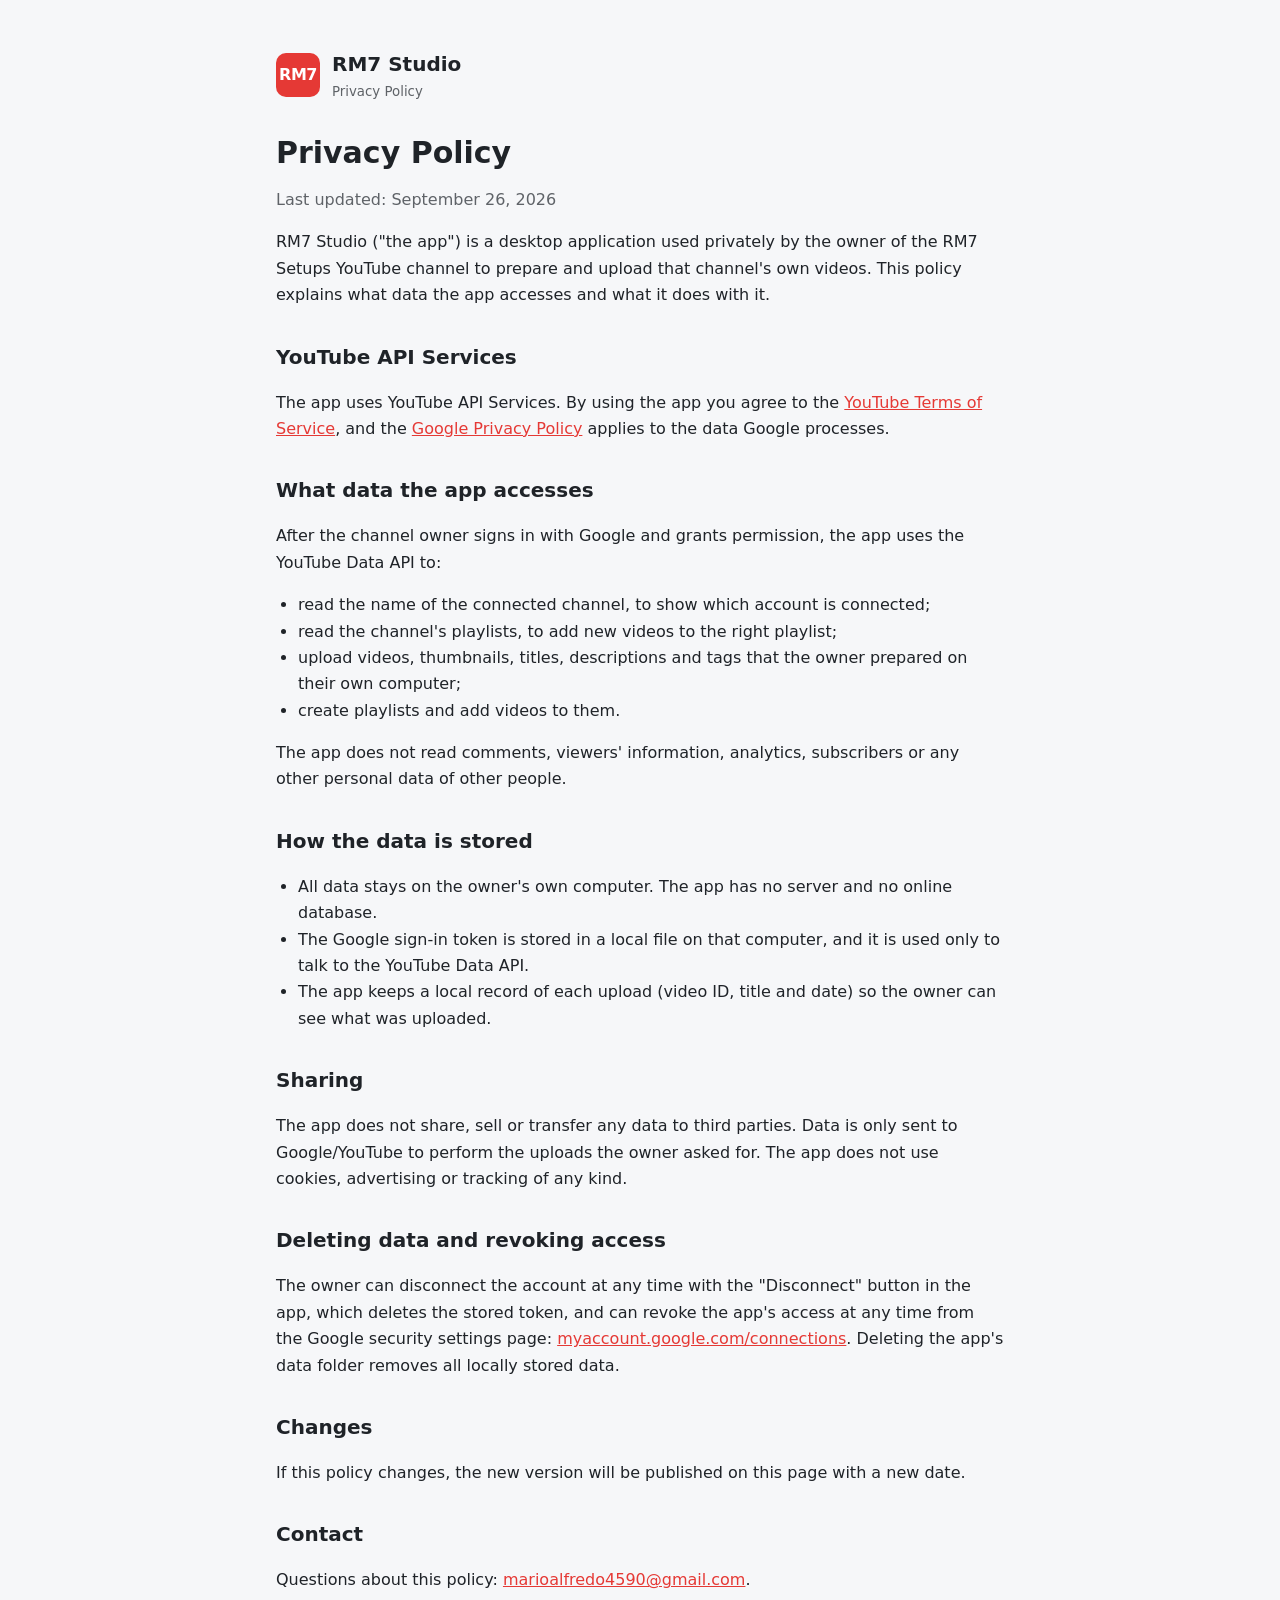
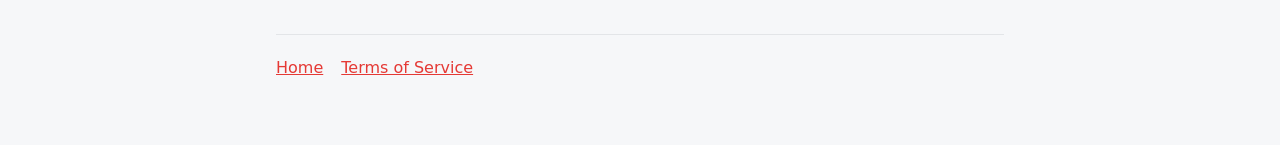
==== privacy.html @ c12ee954 "Web de RM7 Studio: portada, privacidad y condiciones Co-Authored-By: Claude Opus 5.5 <noreply@anthro" ====
<!doctype html>
<html lang="en">
<head>
<meta charset="utf-8">
<meta name="viewport" content="width=device-width, initial-scale=1">
<title>RM7 Studio Privacy Policy</title>
<link rel="stylesheet" href="style.css">
</head>
<body>
<main>
  <header><div class="mark">RM7</div><div><b>RM7 Studio</b><small>Privacy Policy</small></div></header>

  <h1>Privacy Policy</h1>
  <p class="muted">Last updated: September 26, 2026</p>

  <p>RM7 Studio ("the app") is a desktop application used privately by the owner of the RM7 Setups YouTube channel to prepare and upload
    that channel's own videos. This policy explains what data the app accesses and what it does with it.</p>

  <h2>YouTube API Services</h2>
  <p>The app uses YouTube API Services. By using the app you agree to the
    <a href="https://www.youtube.com/t/terms">YouTube Terms of Service</a>, and the
    <a href="https://policies.google.com/privacy">Google Privacy Policy</a> applies to the data Google processes.</p>

  <h2>What data the app accesses</h2>
  <p>After the channel owner signs in with Google and grants permission, the app uses the YouTube Data API to:</p>
  <ul>
    <li>read the name of the connected channel, to show which account is connected;</li>
    <li>read the channel's playlists, to add new videos to the right playlist;</li>
    <li>upload videos, thumbnails, titles, descriptions and tags that the owner prepared on their own computer;</li>
    <li>create playlists and add videos to them.</li>
  </ul>
  <p>The app does not read comments, viewers' information, analytics, subscribers or any other personal data of other people.</p>

  <h2>How the data is stored</h2>
  <ul>
    <li>All data stays on the owner's own computer. The app has no server and no online database.</li>
    <li>The Google sign-in token is stored in a local file on that computer, and it is used only to talk to the YouTube Data API.</li>
    <li>The app keeps a local record of each upload (video ID, title and date) so the owner can see what was uploaded.</li>
  </ul>

  <h2>Sharing</h2>
  <p>The app does not share, sell or transfer any data to third parties. Data is only sent to Google/YouTube to perform the uploads the owner asked for.
    The app does not use cookies, advertising or tracking of any kind.</p>

  <h2>Deleting data and revoking access</h2>
  <p>The owner can disconnect the account at any time with the "Disconnect" button in the app, which deletes the stored token, and can revoke the
    app's access at any time from the Google security settings page:
    <a href="https://myaccount.google.com/connections">myaccount.google.com/connections</a>.
    Deleting the app's data folder removes all locally stored data.</p>

  <h2>Changes</h2>
  <p>If this policy changes, the new version will be published on this page with a new date.</p>

  <h2>Contact</h2>
  <p>Questions about this policy: <a href="mailto:marioalfredo4590@gmail.com">marioalfredo4590@gmail.com</a>.</p>

  <nav><a href="index.html">Home</a><a href="terms.html">Terms of Service</a></nav>
</main>
</body>
</html>
---- style.css ----
:root { --bg: #0f1115; --card: #171a21; --text: #e8eaed; --muted: #9aa0a6; --accent: #e53935; --line: #262a33; }
@media (prefers-color-scheme: light) { :root { --bg: #f6f7f9; --card: #fff; --text: #1f2328; --muted: #5f6368; --line: #e3e5e8; } }
* { box-sizing: border-box; }
body { margin: 0; background: var(--bg); color: var(--text); font: 16px/1.65 system-ui, -apple-system, "Segoe UI", Roboto, Arial, sans-serif; }
main { max-width: 760px; margin: 0 auto; padding: 48px 16px 64px; }
header { display: flex; align-items: center; gap: 12px; margin-bottom: 32px; }
.mark { width: 44px; height: 44px; border-radius: 10px; background: var(--accent); color: #fff; display: grid; place-items: center; font-weight: 800; letter-spacing: -0.5px; }
header b { font-size: 20px; } header small { display: block; color: var(--muted); }
h1 { font-size: 30px; line-height: 1.2; margin: 0 0 12px; } h2 { font-size: 20px; margin: 32px 0 8px; }
p, li { color: var(--text); } .muted { color: var(--muted); }
a { color: var(--accent); } nav { display: flex; gap: 18px; flex-wrap: wrap; margin-top: 40px; padding-top: 20px; border-top: 1px solid var(--line); }
.card { background: var(--card); border: 1px solid var(--line); border-radius: 12px; padding: 20px 22px; margin: 20px 0; }
ul { padding-left: 22px; }
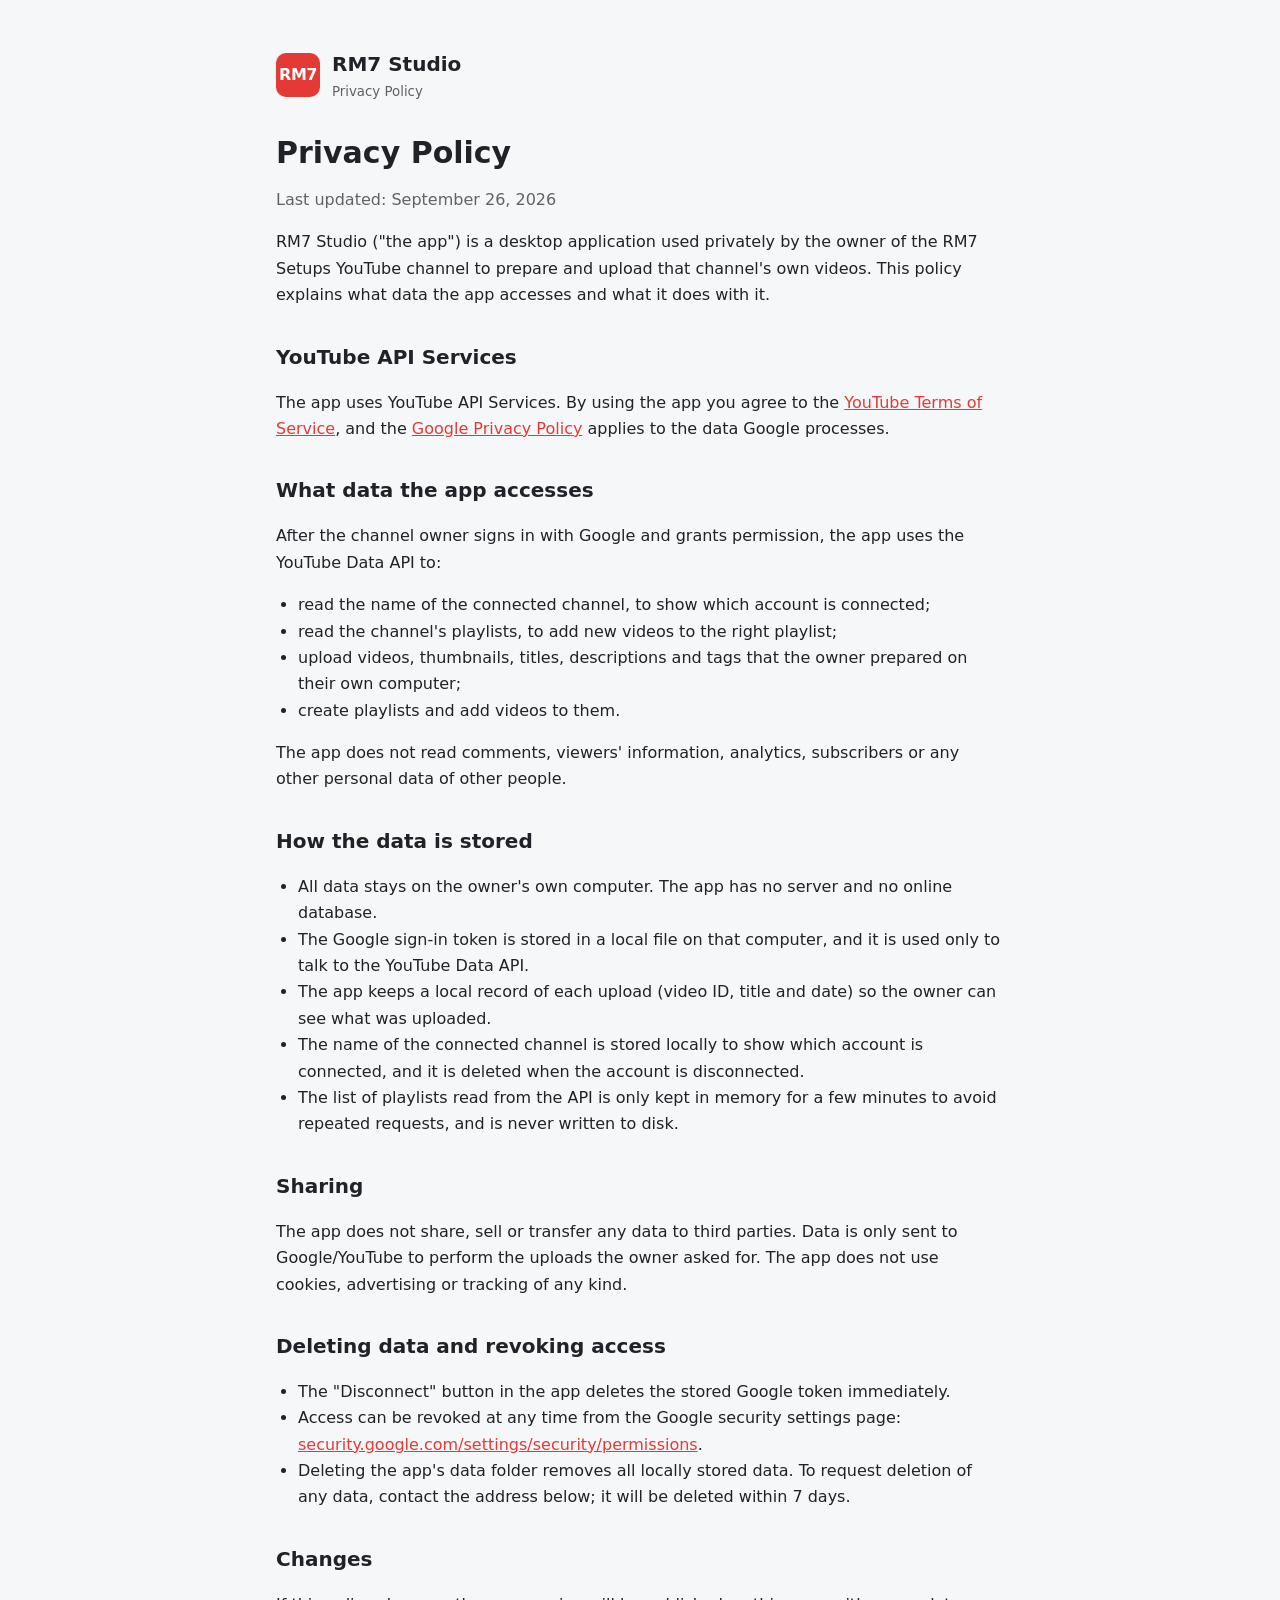
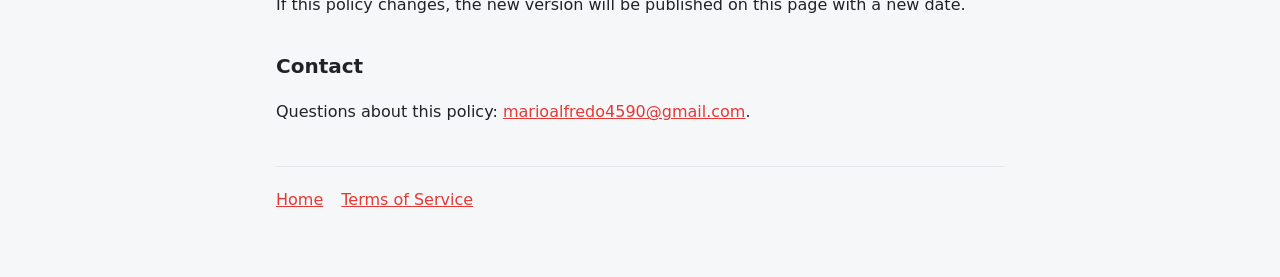
==== commit b2592a03: "Marca de YouTube en la portada y política de datos más detallada Co-Authored-By: Claude Opus 5.5 <no" ====
--- a/privacy.html
+++ b/privacy.html
@@ -36,6 +36,8 @@
     <li>All data stays on the owner's own computer. The app has no server and no online database.</li>
     <li>The Google sign-in token is stored in a local file on that computer, and it is used only to talk to the YouTube Data API.</li>
     <li>The app keeps a local record of each upload (video ID, title and date) so the owner can see what was uploaded.</li>
+    <li>The name of the connected channel is stored locally to show which account is connected, and it is deleted when the account is disconnected.</li>
+    <li>The list of playlists read from the API is only kept in memory for a few minutes to avoid repeated requests, and is never written to disk.</li>
   </ul>
 
   <h2>Sharing</h2>
@@ -43,10 +45,13 @@
     The app does not use cookies, advertising or tracking of any kind.</p>
 
   <h2>Deleting data and revoking access</h2>
-  <p>The owner can disconnect the account at any time with the "Disconnect" button in the app, which deletes the stored token, and can revoke the
-    app's access at any time from the Google security settings page:
-    <a href="https://myaccount.google.com/connections">myaccount.google.com/connections</a>.
-    Deleting the app's data folder removes all locally stored data.</p>
+  <ul>
+    <li>The "Disconnect" button in the app deletes the stored Google token immediately.</li>
+    <li>Access can be revoked at any time from the Google security settings page:
+      <a href="https://security.google.com/settings/security/permissions">security.google.com/settings/security/permissions</a>.</li>
+    <li>Deleting the app's data folder removes all locally stored data. To request deletion of any data, contact the address below;
+      it will be deleted within 7 days.</li>
+  </ul>
 
   <h2>Changes</h2>
   <p>If this policy changes, the new version will be published on this page with a new date.</p>
--- a/style.css
+++ b/style.css
@@ -11,3 +11,5 @@
 a { color: var(--accent); } nav { display: flex; gap: 18px; flex-wrap: wrap; margin-top: 40px; padding-top: 20px; border-top: 1px solid var(--line); }
 .card { background: var(--card); border: 1px solid var(--line); border-radius: 12px; padding: 20px 22px; margin: 20px 0; }
 ul { padding-left: 22px; }
+.yt { display: flex; gap: 14px; align-items: center; background: var(--card); border: 1px solid var(--line); border-radius: 12px; padding: 16px 20px; margin: 24px 0; }
+.yt svg { flex: none; } .yt small { display: block; color: var(--muted); margin-top: 2px; }
